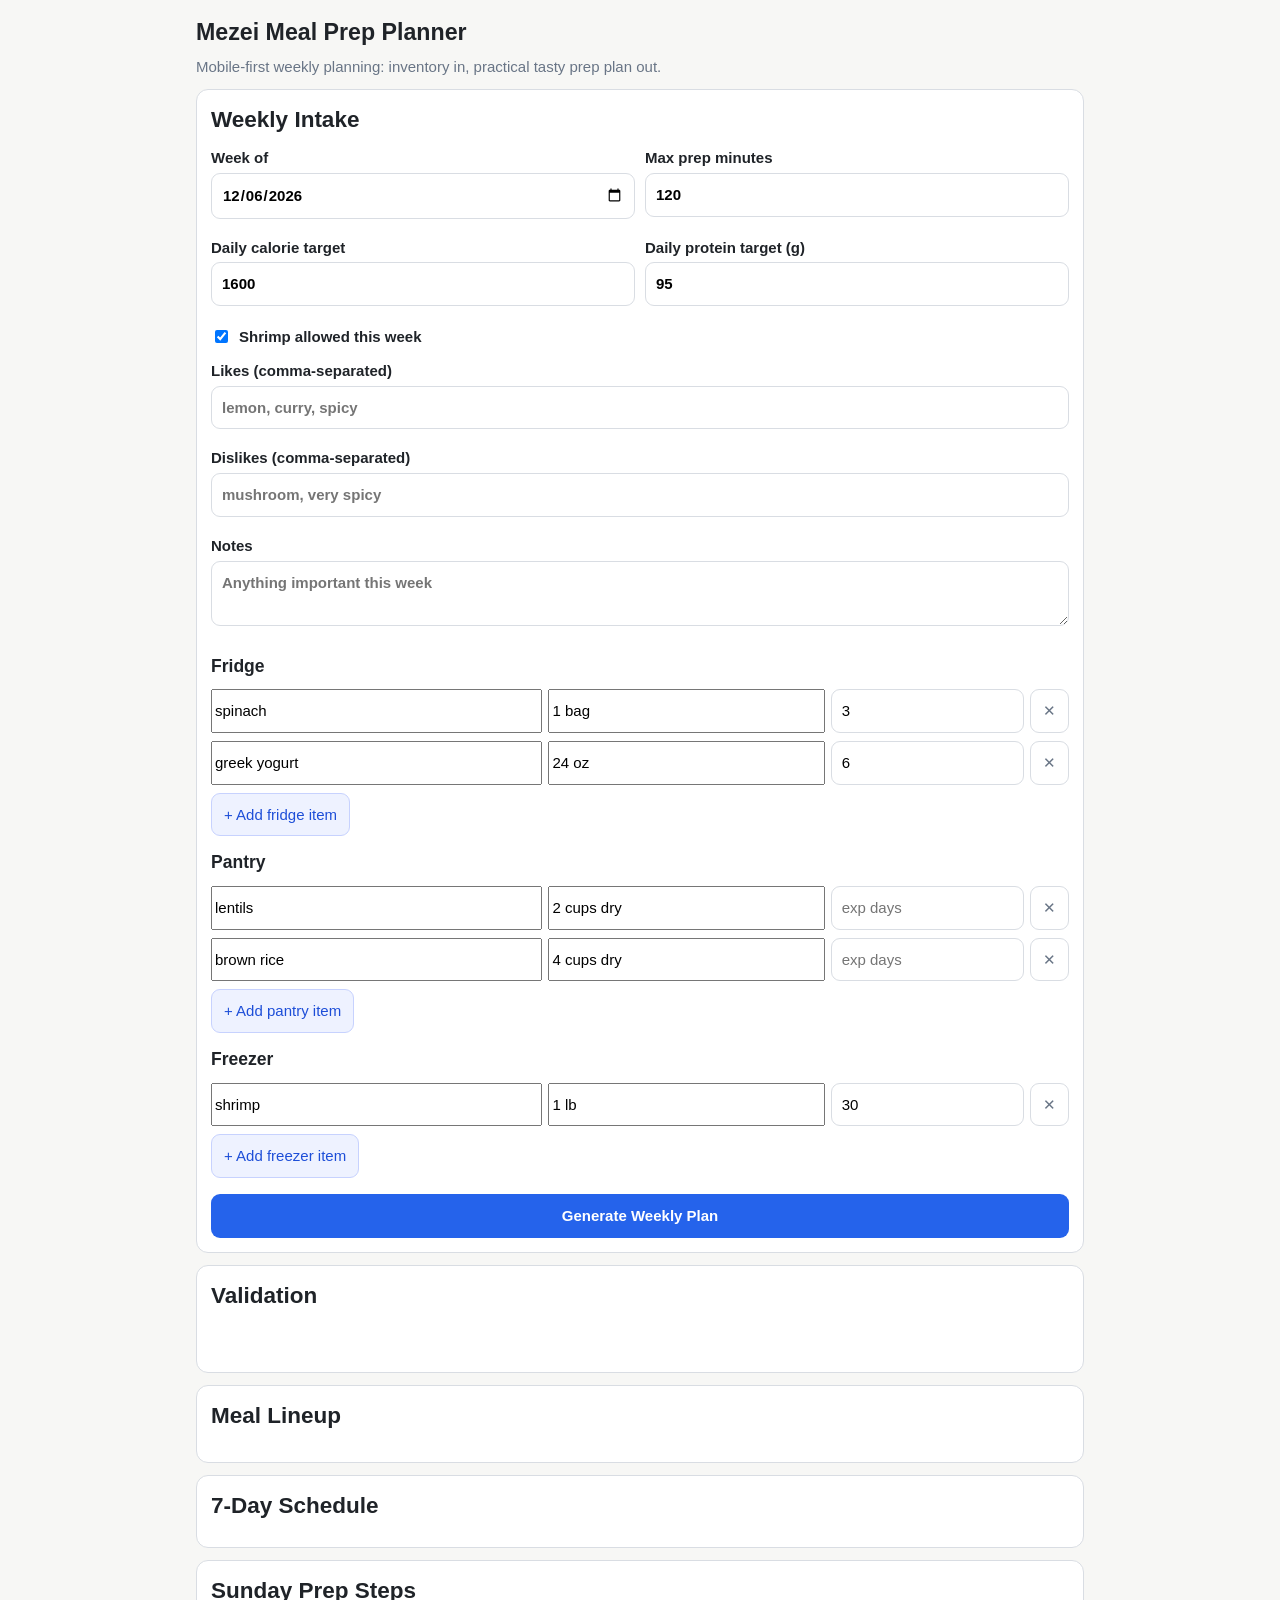
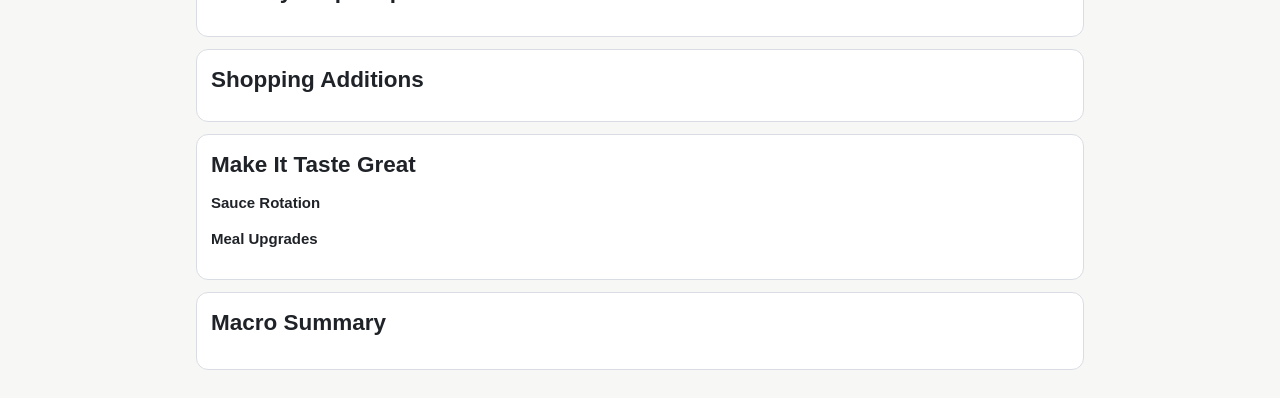
==== site/index.html @ c2e8d552 "Initial publishable meal prep planner" ====
<!doctype html>
<html lang="en">
<head>
  <meta charset="utf-8" />
  <meta name="viewport" content="width=device-width, initial-scale=1" />
  <title>Mezei Meal Prep Planner</title>
  <link rel="stylesheet" href="./style.css" />
</head>
<body>
  <main class="container">
    <header class="hero">
      <h1>Mezei Meal Prep Planner</h1>
      <p>Mobile-first weekly planning: inventory in, practical tasty prep plan out.</p>
    </header>

    <section class="card">
      <h2>Weekly Intake</h2>
      <form id="planner-form">
        <div class="grid two">
          <label>Week of
            <input type="date" name="week_of" required />
          </label>
          <label>Max prep minutes
            <input type="number" name="max_prep_minutes" min="30" step="5" />
          </label>
          <label>Daily calorie target
            <input type="number" name="daily_calorie_target" min="1000" step="25" />
          </label>
          <label>Daily protein target (g)
            <input type="number" name="daily_protein_target_g" min="60" step="1" />
          </label>
        </div>

        <label class="checkbox-row">
          <input type="checkbox" name="shrimp_ok" />
          Shrimp allowed this week
        </label>

        <div class="grid one">
          <label>Likes (comma-separated)
            <input type="text" name="likes" placeholder="lemon, curry, spicy" />
          </label>
          <label>Dislikes (comma-separated)
            <input type="text" name="dislikes" placeholder="mushroom, very spicy" />
          </label>
          <label>Notes
            <textarea name="notes" rows="2" placeholder="Anything important this week"></textarea>
          </label>
        </div>

        <div class="inventory-section">
          <h3>Fridge</h3>
          <div id="fridge-rows" class="rows"></div>
          <button type="button" class="secondary" data-add-row="fridge">+ Add fridge item</button>
        </div>

        <div class="inventory-section">
          <h3>Pantry</h3>
          <div id="pantry-rows" class="rows"></div>
          <button type="button" class="secondary" data-add-row="pantry">+ Add pantry item</button>
        </div>

        <div class="inventory-section">
          <h3>Freezer</h3>
          <div id="freezer-rows" class="rows"></div>
          <button type="button" class="secondary" data-add-row="freezer">+ Add freezer item</button>
        </div>

        <button type="submit" class="primary submit">Generate Weekly Plan</button>
      </form>
    </section>

    <section class="card hidden" id="result-validation">
      <h2>Validation</h2>
      <p class="status" id="validation-status"></p>
      <ul id="validation-errors"></ul>
      <ul class="warn-list" id="validation-warnings"></ul>
      <div class="downloads" id="downloads"></div>
    </section>

    <section class="card hidden" id="result-meals">
      <h2>Meal Lineup</h2>
      <ul id="meal-lineup"></ul>
    </section>

    <section class="card hidden" id="result-schedule">
      <h2>7-Day Schedule</h2>
      <div class="schedule" id="schedule"></div>
    </section>

    <section class="card hidden" id="result-prep">
      <h2>Sunday Prep Steps</h2>
      <ol id="prep-steps"></ol>
    </section>

    <section class="card hidden" id="result-shopping">
      <h2>Shopping Additions</h2>
      <div id="shopping-list"></div>
    </section>

    <section class="card hidden" id="result-flavor">
      <h2>Make It Taste Great</h2>
      <h4>Sauce Rotation</h4>
      <ul id="sauce-rotation"></ul>
      <h4>Meal Upgrades</h4>
      <ul id="meal-upgrades"></ul>
    </section>

    <section class="card hidden" id="result-macros">
      <h2>Macro Summary</h2>
      <ul id="macro-summary"></ul>
    </section>
  </main>

  <script src="./app.js"></script>
</body>
</html>
---- site/style.css ----
:root {
  color-scheme: light;
  --bg: #f7f7f5;
  --card: #ffffff;
  --text: #1f2328;
  --muted: #697586;
  --line: #d9dde3;
  --primary: #2563eb;
  --good: #0a7f39;
  --bad: #b91c1c;
}

* { box-sizing: border-box; }
body {
  margin: 0;
  background: var(--bg);
  color: var(--text);
  font: 15px/1.45 -apple-system, BlinkMacSystemFont, "Segoe UI", Roboto, sans-serif;
}

.container {
  max-width: 920px;
  margin: 0 auto;
  padding: 16px;
}

.hero {
  margin-bottom: 12px;
}
.hero h1 {
  margin: 0 0 6px;
  font-size: 1.45rem;
}
.hero p {
  margin: 0;
  color: var(--muted);
}

.card {
  background: var(--card);
  border: 1px solid var(--line);
  border-radius: 12px;
  padding: 14px;
  margin: 12px 0;
}

h2, h3, h4 {
  margin: 0 0 10px;
}

label {
  display: block;
  font-weight: 600;
  margin-bottom: 8px;
}
input, textarea, button {
  font: inherit;
}

input[type="text"],
input[type="date"],
input[type="number"],
textarea {
  width: 100%;
  border: 1px solid var(--line);
  border-radius: 9px;
  padding: 10px;
  margin-top: 4px;
  background: #fff;
}

.checkbox-row {
  display: flex;
  align-items: center;
  gap: 8px;
  margin: 12px 0;
}

.grid {
  display: grid;
  gap: 10px;
}
.grid.two {
  grid-template-columns: 1fr;
}

.inventory-section {
  margin-top: 14px;
}

.rows {
  display: grid;
  gap: 8px;
  margin-bottom: 8px;
}

.row {
  display: grid;
  grid-template-columns: 1.2fr 1fr 0.7fr auto;
  gap: 6px;
}

.row input { margin-top: 0; }

button {
  border: 1px solid transparent;
  border-radius: 9px;
  padding: 10px 12px;
  cursor: pointer;
}

button.primary {
  width: 100%;
  background: var(--primary);
  color: #fff;
  font-weight: 700;
}
button.secondary {
  background: #eef2ff;
  color: #1d4ed8;
  border-color: #c7d2fe;
}
button.ghost {
  background: #fff;
  border-color: var(--line);
  color: var(--muted);
}

.submit {
  margin-top: 16px;
}

.schedule {
  display: grid;
  grid-template-columns: 1fr;
  gap: 8px;
}
.schedule article {
  border: 1px solid var(--line);
  border-radius: 10px;
  padding: 8px 10px;
}
.schedule article p {
  margin: 4px 0;
}

.status {
  padding: 8px 10px;
  border-radius: 8px;
  font-weight: 700;
}
.status.good {
  color: var(--good);
  background: #e8f7ee;
}
.status.bad {
  color: var(--bad);
  background: #fdeaea;
}
.warn-list li { color: #7c5b03; }

.downloads {
  display: flex;
  flex-direction: column;
  gap: 6px;
  margin-top: 10px;
}

@media (min-width: 760px) {
  .grid.two {
    grid-template-columns: 1fr 1fr;
  }
  .schedule {
    grid-template-columns: repeat(2, 1fr);
  }
}
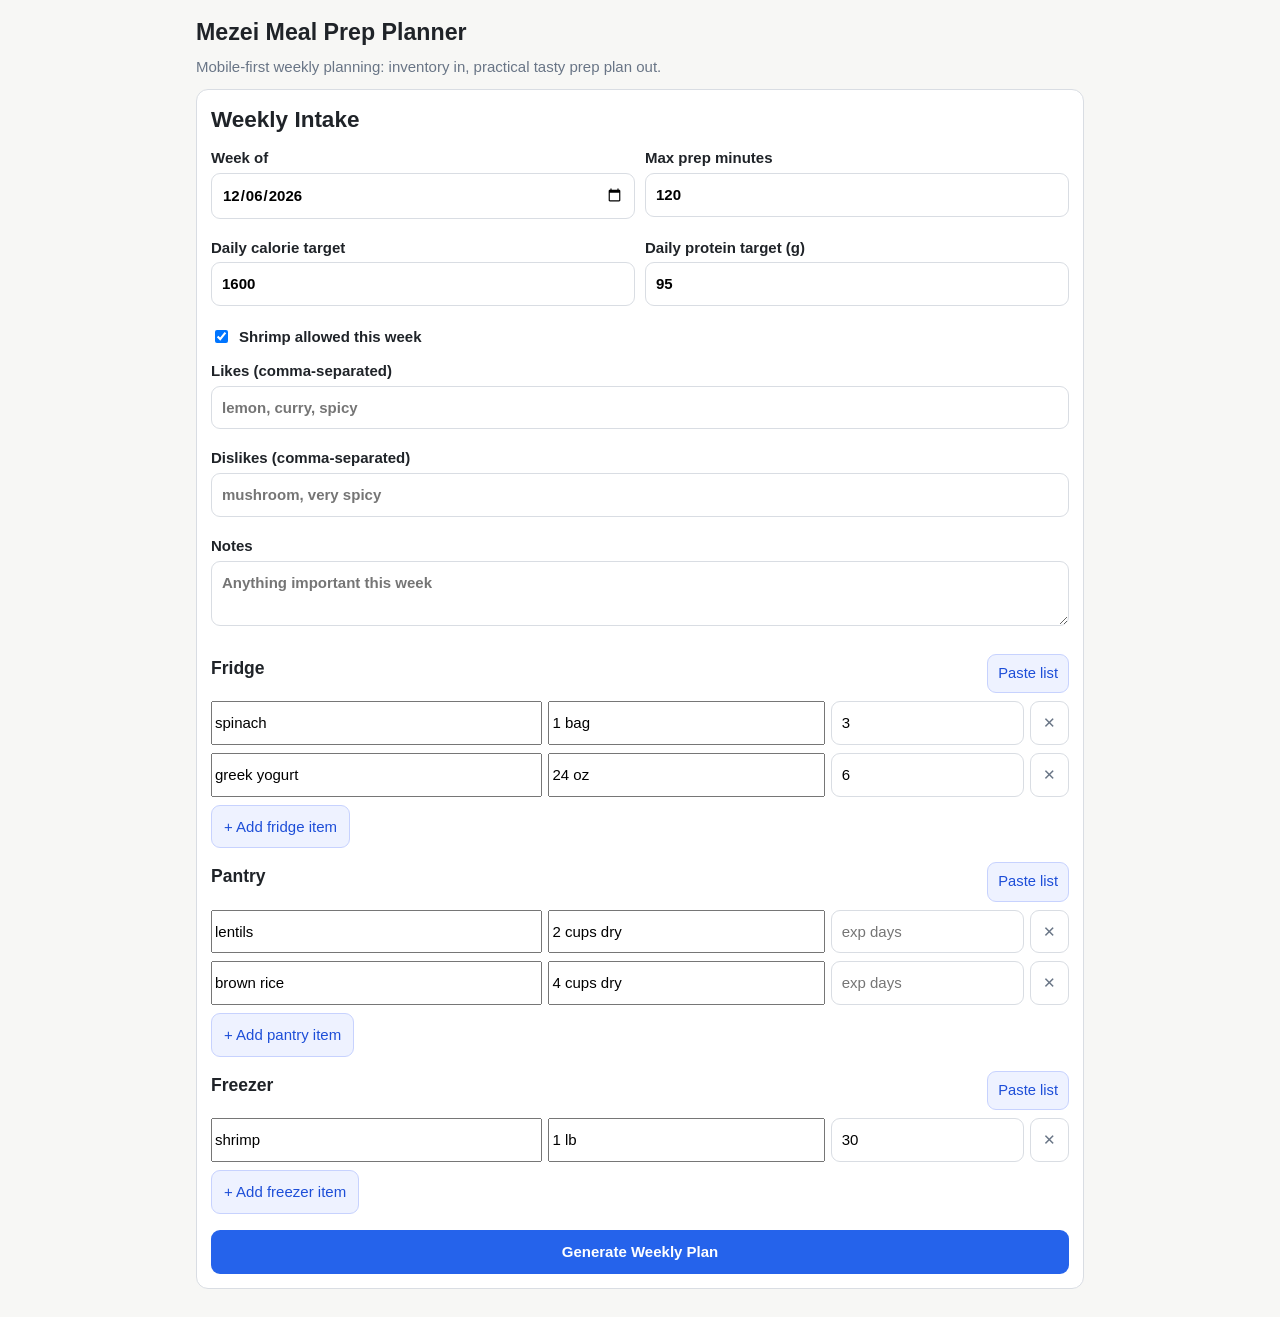
==== commit 26965a97: "Add bulk inventory paste import" ====
--- a/site/index.html
+++ b/site/index.html
@@ -49,19 +49,64 @@
         </div>
 
         <div class="inventory-section">
-          <h3>Fridge</h3>
+          <div class="inventory-header">
+            <h3>Fridge</h3>
+            <button type="button" class="secondary small" data-bulk-toggle="fridge">Paste list</button>
+          </div>
+          <div class="bulk-import hidden" id="fridge-bulk-wrap">
+            <label>Paste fridge list from chat/notes
+              <textarea id="fridge-bulk-input" rows="5" placeholder="eggs&#10;greek yogurt&#10;- spinach&#10;1. tortillas&#10;feta (half tub)"></textarea>
+            </label>
+            <div class="bulk-actions">
+              <label class="checkbox-row compact">
+                <input type="checkbox" id="fridge-bulk-replace" />
+                Replace current fridge items
+              </label>
+              <button type="button" class="secondary small" data-bulk-apply="fridge">Import fridge list</button>
+            </div>
+          </div>
           <div id="fridge-rows" class="rows"></div>
           <button type="button" class="secondary" data-add-row="fridge">+ Add fridge item</button>
         </div>
 
         <div class="inventory-section">
-          <h3>Pantry</h3>
+          <div class="inventory-header">
+            <h3>Pantry</h3>
+            <button type="button" class="secondary small" data-bulk-toggle="pantry">Paste list</button>
+          </div>
+          <div class="bulk-import hidden" id="pantry-bulk-wrap">
+            <label>Paste pantry list from chat/notes
+              <textarea id="pantry-bulk-input" rows="5" placeholder="brown rice&#10;canned chickpeas&#10;- oats&#10;olive oil"></textarea>
+            </label>
+            <div class="bulk-actions">
+              <label class="checkbox-row compact">
+                <input type="checkbox" id="pantry-bulk-replace" />
+                Replace current pantry items
+              </label>
+              <button type="button" class="secondary small" data-bulk-apply="pantry">Import pantry list</button>
+            </div>
+          </div>
           <div id="pantry-rows" class="rows"></div>
           <button type="button" class="secondary" data-add-row="pantry">+ Add pantry item</button>
         </div>
 
         <div class="inventory-section">
-          <h3>Freezer</h3>
+          <div class="inventory-header">
+            <h3>Freezer</h3>
+            <button type="button" class="secondary small" data-bulk-toggle="freezer">Paste list</button>
+          </div>
+          <div class="bulk-import hidden" id="freezer-bulk-wrap">
+            <label>Paste freezer list from chat/notes
+              <textarea id="freezer-bulk-input" rows="5" placeholder="frozen berries&#10;shrimp&#10;broccoli florets"></textarea>
+            </label>
+            <div class="bulk-actions">
+              <label class="checkbox-row compact">
+                <input type="checkbox" id="freezer-bulk-replace" />
+                Replace current freezer items
+              </label>
+              <button type="button" class="secondary small" data-bulk-apply="freezer">Import freezer list</button>
+            </div>
+          </div>
           <div id="freezer-rows" class="rows"></div>
           <button type="button" class="secondary" data-add-row="freezer">+ Add freezer item</button>
         </div>
--- a/site/style.css
+++ b/site/style.css
@@ -88,6 +88,37 @@
   margin-top: 14px;
 }
 
+.inventory-header {
+  display: flex;
+  align-items: center;
+  justify-content: space-between;
+  gap: 10px;
+  margin-bottom: 8px;
+}
+
+.bulk-import {
+  border: 1px dashed var(--line);
+  border-radius: 10px;
+  background: #fafbff;
+  padding: 10px;
+  margin-bottom: 10px;
+}
+
+.bulk-actions {
+  display: flex;
+  flex-direction: column;
+  gap: 8px;
+}
+
+.checkbox-row.compact {
+  margin: 0;
+  font-weight: 500;
+}
+
+.hidden {
+  display: none !important;
+}
+
 .rows {
   display: grid;
   gap: 8px;
@@ -119,6 +150,11 @@
   background: #eef2ff;
   color: #1d4ed8;
   border-color: #c7d2fe;
+}
+button.small {
+  width: auto;
+  padding: 8px 10px;
+  font-size: 0.92rem;
 }
 button.ghost {
   background: #fff;
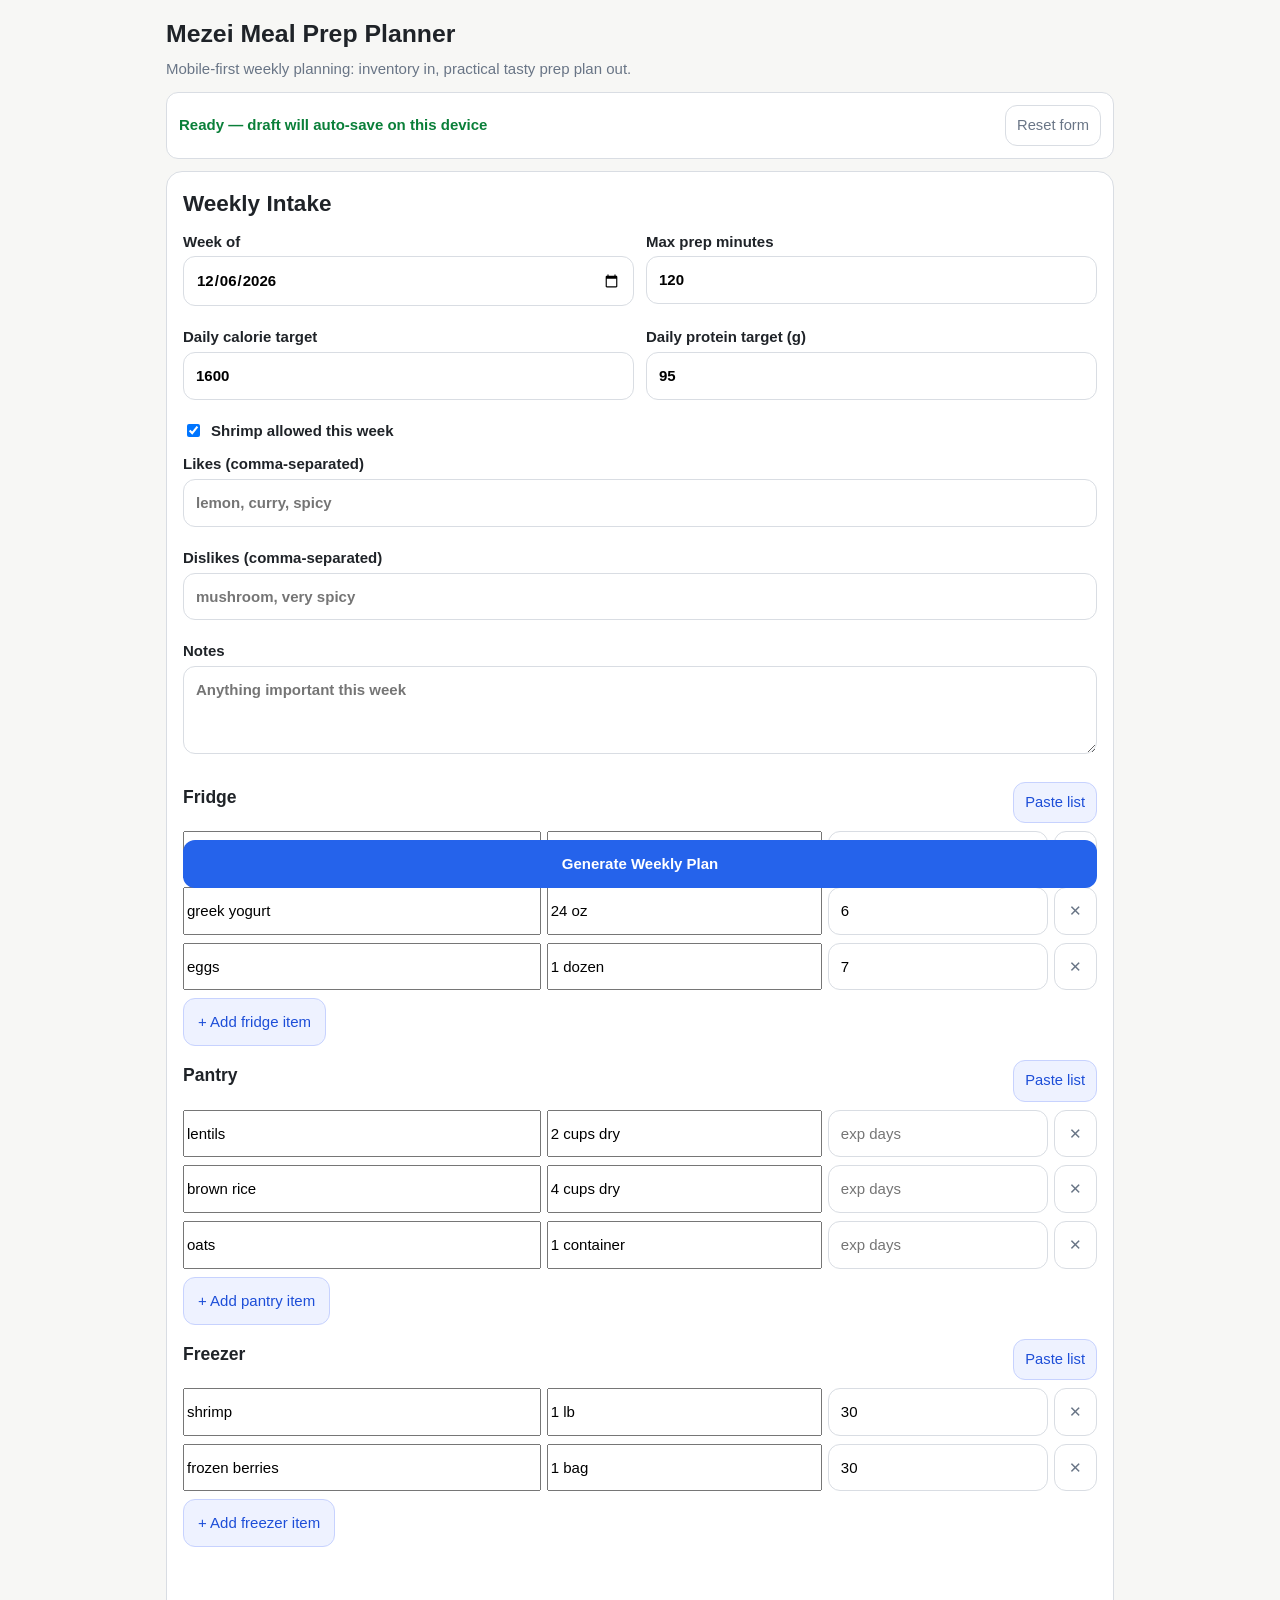
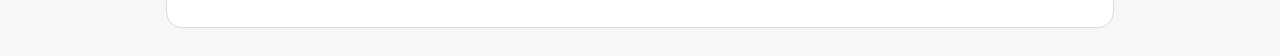
==== commit 94336f89: "Add autosave and calendar export to meal planner" ====
--- a/site/index.html
+++ b/site/index.html
@@ -11,6 +11,12 @@
     <header class="hero">
       <h1>Mezei Meal Prep Planner</h1>
       <p>Mobile-first weekly planning: inventory in, practical tasty prep plan out.</p>
+      <div class="save-bar">
+        <span class="save-status" id="save-status">Draft not saved yet</span>
+        <div class="save-actions">
+          <button type="button" class="ghost small" id="restore-defaults">Reset form</button>
+        </div>
+      </div>
     </header>
 
     <section class="card">
@@ -121,15 +127,26 @@
       <ul id="validation-errors"></ul>
       <ul class="warn-list" id="validation-warnings"></ul>
       <div class="downloads" id="downloads"></div>
+      <p class="section-subtitle hidden" id="calendar-note">Download the calendar file and open it on iPhone/Mac to add the week into Apple Calendar.</p>
     </section>
 
     <section class="card hidden" id="result-meals">
-      <h2>Meal Lineup</h2>
-      <ul id="meal-lineup"></ul>
+      <div class="section-head">
+        <div>
+          <h2>Meal Lineup</h2>
+          <p class="section-subtitle">Each recipe shows what’s in it and how it fits the week.</p>
+        </div>
+      </div>
+      <div id="meal-lineup" class="meal-lineup"></div>
     </section>
 
     <section class="card hidden" id="result-schedule">
-      <h2>7-Day Schedule</h2>
+      <div class="section-head">
+        <div>
+          <h2>7-Day Schedule</h2>
+          <p class="section-subtitle">Every day includes breakfast, lunch, and dinner.</p>
+        </div>
+      </div>
       <div class="schedule" id="schedule"></div>
     </section>
 
--- a/site/style.css
+++ b/site/style.css
@@ -8,6 +8,7 @@
   --primary: #2563eb;
   --good: #0a7f39;
   --bad: #b91c1c;
+  --warn: #8a6200;
 }
 
 * { box-sizing: border-box; }
@@ -18,8 +19,10 @@
   font: 15px/1.45 -apple-system, BlinkMacSystemFont, "Segoe UI", Roboto, sans-serif;
 }
 
+a { color: var(--primary); }
+
 .container {
-  max-width: 920px;
+  max-width: 980px;
   margin: 0 auto;
   padding: 16px;
 }
@@ -29,23 +32,62 @@
 }
 .hero h1 {
   margin: 0 0 6px;
-  font-size: 1.45rem;
+  font-size: 1.55rem;
 }
 .hero p {
   margin: 0;
   color: var(--muted);
 }
 
+.save-bar {
+  display: flex;
+  flex-direction: column;
+  gap: 10px;
+  margin-top: 12px;
+  padding: 12px;
+  background: #fff;
+  border: 1px solid var(--line);
+  border-radius: 12px;
+}
+
+.save-status {
+  font-weight: 700;
+}
+.save-status[data-tone="good"] { color: var(--good); }
+.save-status[data-tone="bad"] { color: var(--bad); }
+.save-status[data-tone="warn"] { color: var(--warn); }
+.save-status[data-tone="muted"] { color: var(--muted); }
+
+.save-actions {
+  display: flex;
+  gap: 8px;
+  flex-wrap: wrap;
+}
+
 .card {
   background: var(--card);
   border: 1px solid var(--line);
-  border-radius: 12px;
-  padding: 14px;
+  border-radius: 16px;
+  padding: 16px;
   margin: 12px 0;
+  box-shadow: 0 1px 1px rgba(15, 23, 42, 0.02);
 }
 
 h2, h3, h4 {
   margin: 0 0 10px;
+}
+
+.section-head {
+  display: flex;
+  justify-content: space-between;
+  align-items: flex-start;
+  gap: 10px;
+  margin-bottom: 10px;
+}
+
+.section-subtitle {
+  margin: 2px 0 0;
+  color: var(--muted);
 }
 
 label {
@@ -63,12 +105,17 @@
 textarea {
   width: 100%;
   border: 1px solid var(--line);
-  border-radius: 9px;
-  padding: 10px;
+  border-radius: 12px;
+  padding: 12px;
   margin-top: 4px;
   background: #fff;
 }
 
+textarea {
+  min-height: 88px;
+  resize: vertical;
+}
+
 .checkbox-row {
   display: flex;
   align-items: center;
@@ -78,7 +125,7 @@
 
 .grid {
   display: grid;
-  gap: 10px;
+  gap: 12px;
 }
 .grid.two {
   grid-template-columns: 1fr;
@@ -98,9 +145,9 @@
 
 .bulk-import {
   border: 1px dashed var(--line);
-  border-radius: 10px;
+  border-radius: 12px;
   background: #fafbff;
-  padding: 10px;
+  padding: 12px;
   margin-bottom: 10px;
 }
 
@@ -127,7 +174,7 @@
 
 .row {
   display: grid;
-  grid-template-columns: 1.2fr 1fr 0.7fr auto;
+  grid-template-columns: minmax(0, 1.3fr) minmax(0, 1fr) minmax(0, 0.8fr) auto;
   gap: 6px;
 }
 
@@ -135,8 +182,8 @@
 
 button {
   border: 1px solid transparent;
-  border-radius: 9px;
-  padding: 10px 12px;
+  border-radius: 12px;
+  padding: 12px 14px;
   cursor: pointer;
 }
 
@@ -153,7 +200,7 @@
 }
 button.small {
   width: auto;
-  padding: 8px 10px;
+  padding: 9px 11px;
   font-size: 0.92rem;
 }
 button.ghost {
@@ -164,25 +211,90 @@
 
 .submit {
   margin-top: 16px;
+  position: sticky;
+  bottom: 12px;
+}
+
+.meal-lineup {
+  display: grid;
+  gap: 12px;
+}
+
+.meal-card {
+  border: 1px solid var(--line);
+  border-radius: 14px;
+  padding: 14px;
+  background: #fcfcfd;
+}
+
+.meal-card-head h3 {
+  margin-bottom: 8px;
+}
+
+.meal-card-body p,
+.meal-card-body ul {
+  margin: 8px 0;
+}
+
+.pill-row {
+  display: flex;
+  gap: 8px;
+  flex-wrap: wrap;
+  margin: 0;
+}
+
+.pill {
+  display: inline-flex;
+  align-items: center;
+  padding: 5px 9px;
+  border-radius: 999px;
+  background: #dbeafe;
+  color: #1d4ed8;
+  font-size: 0.84rem;
+  font-weight: 700;
+}
+
+.pill.muted {
+  background: #eef2f7;
+  color: #465467;
 }
 
 .schedule {
   display: grid;
   grid-template-columns: 1fr;
-  gap: 8px;
-}
-.schedule article {
-  border: 1px solid var(--line);
+  gap: 10px;
+}
+
+.schedule-card {
+  border: 1px solid var(--line);
+  border-radius: 14px;
+  padding: 12px;
+  background: #fff;
+}
+
+.schedule-slot {
+  display: flex;
+  flex-direction: column;
+  gap: 2px;
+  padding: 9px 0;
+  border-top: 1px solid #eef2f7;
+}
+
+.schedule-slot:first-of-type {
+  border-top: 0;
+}
+
+.slot-label {
+  font-size: 0.78rem;
+  text-transform: uppercase;
+  letter-spacing: 0.04em;
+  color: var(--muted);
+  font-weight: 700;
+}
+
+.status {
+  padding: 10px 12px;
   border-radius: 10px;
-  padding: 8px 10px;
-}
-.schedule article p {
-  margin: 4px 0;
-}
-
-.status {
-  padding: 8px 10px;
-  border-radius: 8px;
   font-weight: 700;
 }
 .status.good {
@@ -198,15 +310,56 @@
 .downloads {
   display: flex;
   flex-direction: column;
-  gap: 6px;
-  margin-top: 10px;
+  gap: 8px;
+  margin-top: 12px;
+}
+
+#shopping-list h4 {
+  margin-top: 12px;
+}
+
+@media (max-width: 639px) {
+  .container {
+    padding: 12px;
+  }
+
+  .card {
+    border-radius: 14px;
+    padding: 14px;
+  }
+
+  .row {
+    grid-template-columns: 1fr;
+  }
+
+  .inventory-header {
+    flex-direction: column;
+    align-items: stretch;
+  }
+
+  button.small,
+  button.secondary,
+  button.ghost {
+    width: 100%;
+  }
 }
 
 @media (min-width: 760px) {
   .grid.two {
     grid-template-columns: 1fr 1fr;
   }
+
   .schedule {
     grid-template-columns: repeat(2, 1fr);
   }
-}
+
+  .meal-lineup {
+    grid-template-columns: repeat(2, 1fr);
+  }
+
+  .save-bar {
+    flex-direction: row;
+    align-items: center;
+    justify-content: space-between;
+  }
+}
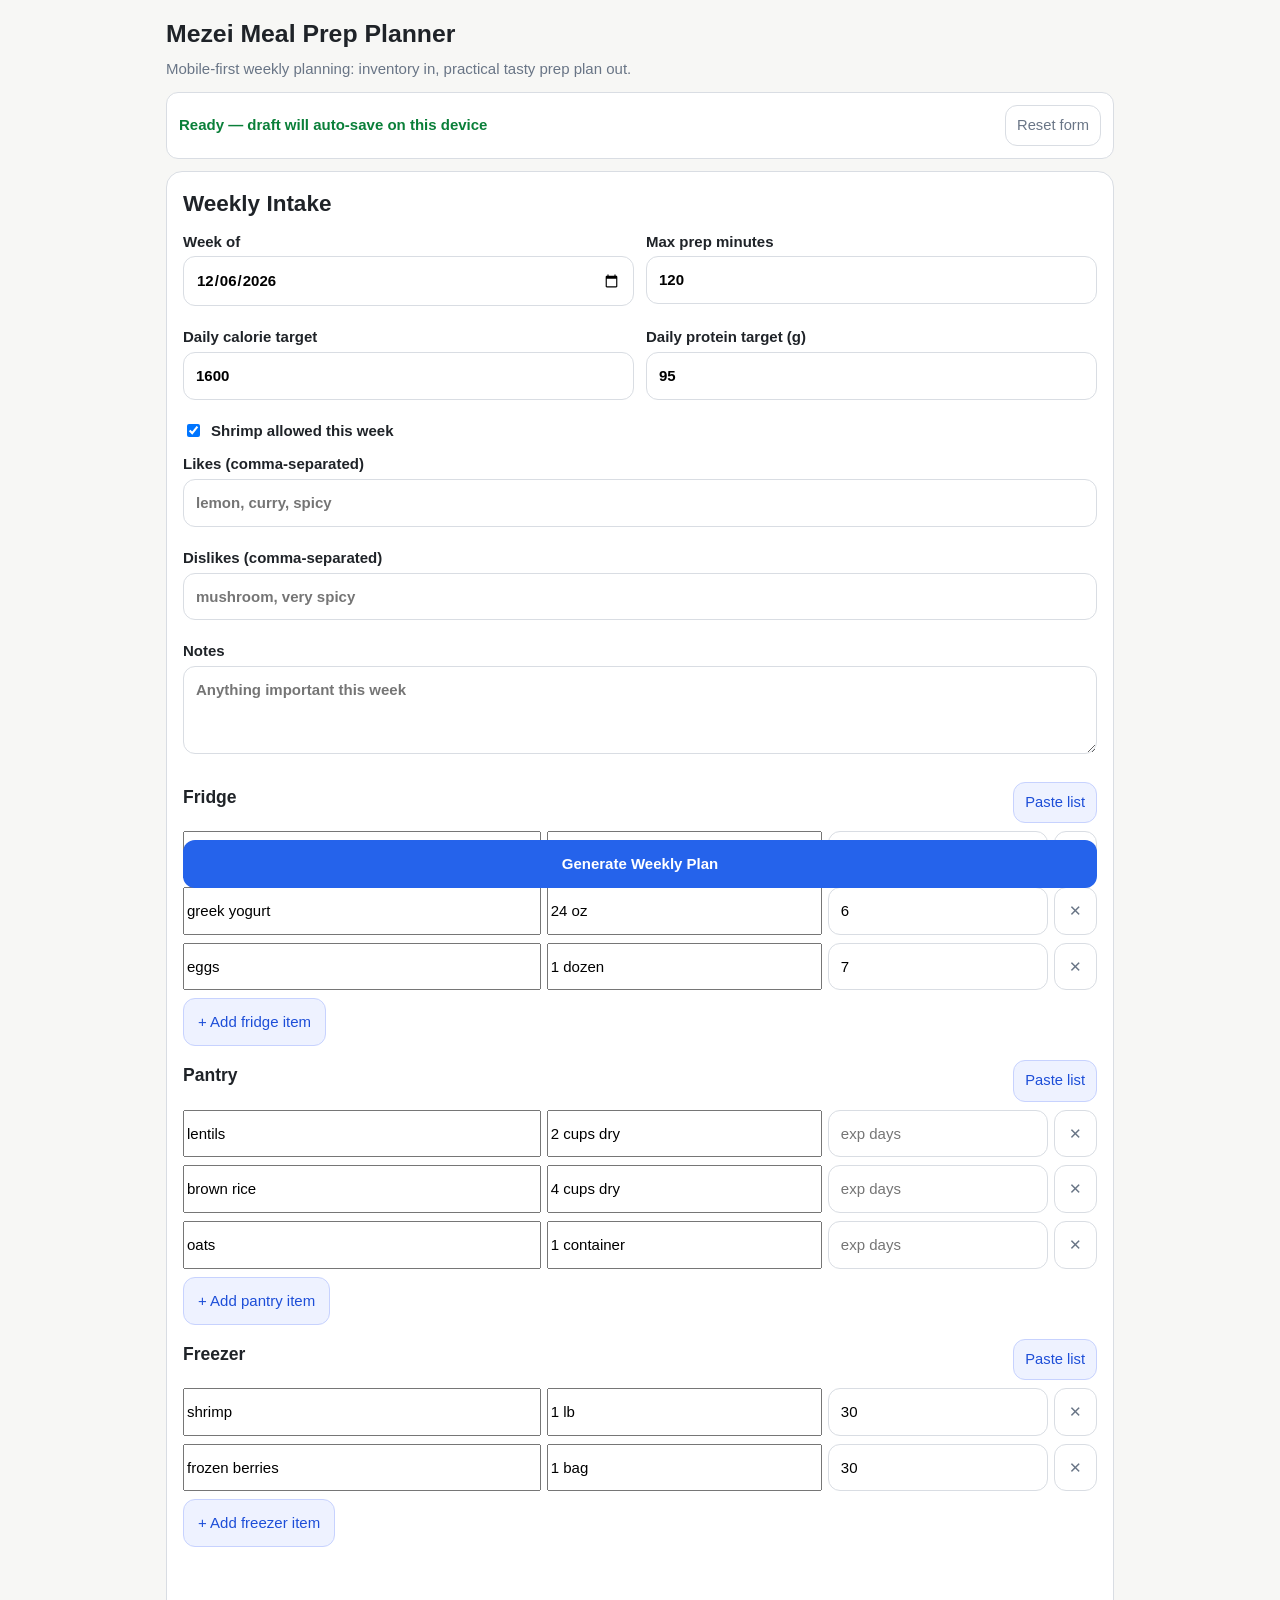
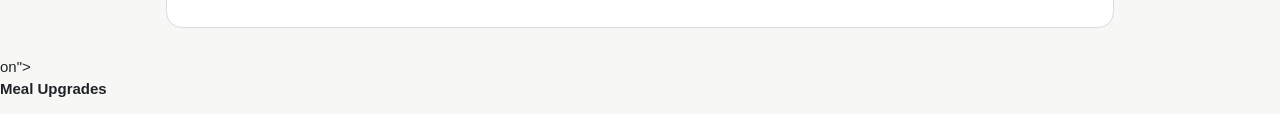
==== commit 5f261281: "Polish meal planner weekly overview" ====
--- a/site/index.html
+++ b/site/index.html
@@ -122,12 +122,21 @@
     </section>
 
     <section class="card hidden" id="result-validation">
-      <h2>Validation</h2>
+      <div class="section-head">
+        <div>
+          <h2>Plan Status</h2>
+          <p class="section-subtitle">Quick read on whether the week is ready and how close it is to the nutrition target.</p>
+        </div>
+      </div>
       <p class="status" id="validation-status"></p>
+      <div class="summary-chips" id="summary-chips"></div>
       <ul id="validation-errors"></ul>
       <ul class="warn-list" id="validation-warnings"></ul>
-      <div class="downloads" id="downloads"></div>
-      <p class="section-subtitle hidden" id="calendar-note">Download the calendar file and open it on iPhone/Mac to add the week into Apple Calendar.</p>
+      <div class="downloads-wrap">
+        <h3>Exports</h3>
+        <div class="downloads" id="downloads"></div>
+        <p class="section-subtitle hidden" id="calendar-note">Download the calendar file and open it on iPhone/Mac to add the week into Apple Calendar.</p>
+      </div>
     </section>
 
     <section class="card hidden" id="result-meals">
@@ -147,6 +156,7 @@
           <p class="section-subtitle">Every day includes breakfast, lunch, and dinner.</p>
         </div>
       </div>
+      <div class="week-overview" id="week-overview"></div>
       <div class="schedule" id="schedule"></div>
     </section>
 
@@ -177,3 +187,17 @@
   <script src="./app.js"></script>
 </body>
 </html>
+on"></ul>
+      <h4>Meal Upgrades</h4>
+      <ul id="meal-upgrades"></ul>
+    </section>
+
+    <section class="card hidden" id="result-macros">
+      <h2>Macro Summary</h2>
+      <ul id="macro-summary"></ul>
+    </section>
+  </main>
+
+  <script src="./app.js"></script>
+</body>
+</html>
--- a/site/style.css
+++ b/site/style.css
@@ -259,6 +259,62 @@
   color: #465467;
 }
 
+.week-overview {
+  display: grid;
+  grid-template-columns: repeat(2, minmax(0, 1fr));
+  gap: 10px;
+  margin-bottom: 12px;
+}
+
+.overview-card {
+  border: 1px solid var(--line);
+  border-radius: 14px;
+  padding: 12px;
+  background: linear-gradient(180deg, #ffffff 0%, #f8fbff 100%);
+}
+
+.overview-label {
+  display: block;
+  font-size: 0.78rem;
+  text-transform: uppercase;
+  letter-spacing: 0.04em;
+  color: var(--muted);
+  font-weight: 700;
+  margin-bottom: 6px;
+}
+
+.overview-value {
+  display: block;
+  font-size: 1.2rem;
+  font-weight: 800;
+}
+
+.summary-chips {
+  display: flex;
+  flex-wrap: wrap;
+  gap: 8px;
+  margin: 10px 0 12px;
+}
+
+.summary-chip {
+  display: inline-flex;
+  align-items: center;
+  gap: 6px;
+  padding: 8px 10px;
+  border-radius: 999px;
+  background: #f3f6fb;
+  border: 1px solid #e3e8ef;
+  color: #334155;
+  font-size: 0.9rem;
+  font-weight: 700;
+}
+
+.downloads-wrap {
+  margin-top: 14px;
+  padding-top: 12px;
+  border-top: 1px solid #eef2f7;
+}
+
 .schedule {
   display: grid;
   grid-template-columns: 1fr;
@@ -267,16 +323,17 @@
 
 .schedule-card {
   border: 1px solid var(--line);
-  border-radius: 14px;
-  padding: 12px;
-  background: #fff;
+  border-radius: 16px;
+  padding: 14px;
+  background: linear-gradient(180deg, #ffffff 0%, #fcfcfe 100%);
+  box-shadow: 0 4px 14px rgba(15, 23, 42, 0.04);
 }
 
 .schedule-slot {
   display: flex;
   flex-direction: column;
-  gap: 2px;
-  padding: 9px 0;
+  gap: 4px;
+  padding: 10px 0;
   border-top: 1px solid #eef2f7;
 }
 
@@ -337,6 +394,14 @@
     align-items: stretch;
   }
 
+  .week-overview {
+    grid-template-columns: 1fr;
+  }
+
+  .schedule-card h3 {
+    font-size: 1.05rem;
+  }
+
   button.small,
   button.secondary,
   button.ghost {
@@ -363,3 +428,13 @@
     justify-content: space-between;
   }
 }
+
+@media (min-width: 980px) {
+  .schedule {
+    grid-template-columns: repeat(3, 1fr);
+  }
+
+  .week-overview {
+    grid-template-columns: repeat(4, minmax(0, 1fr));
+  }
+}
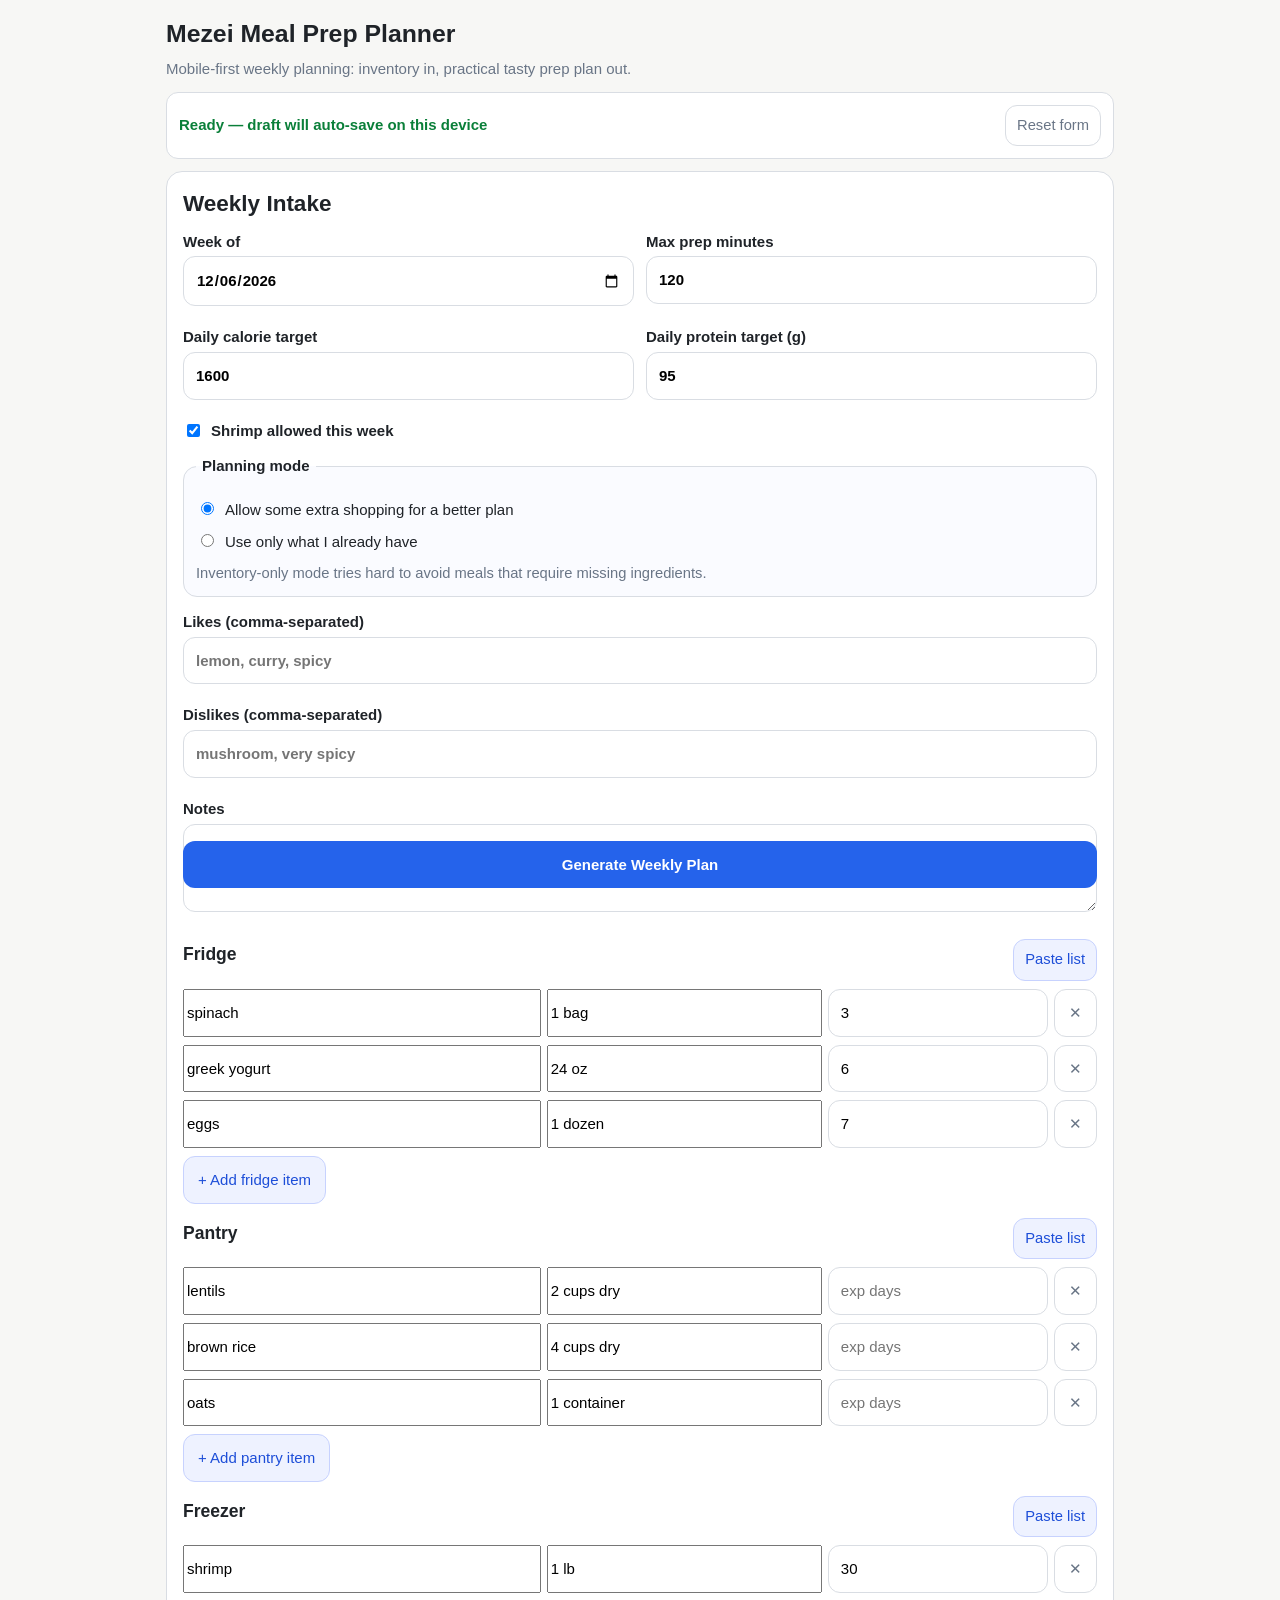
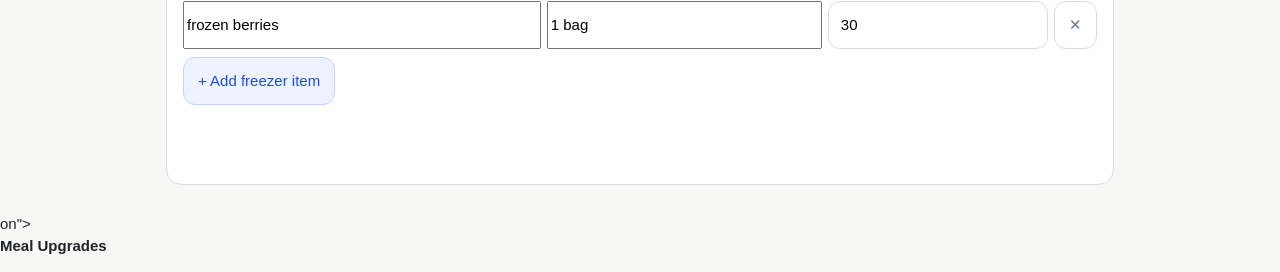
==== commit b09f20db: "Add pantry-only vs shopping planning mode" ====
--- a/site/index.html
+++ b/site/index.html
@@ -42,6 +42,19 @@
           Shrimp allowed this week
         </label>
 
+        <fieldset class="mode-picker">
+          <legend>Planning mode</legend>
+          <label class="radio-row">
+            <input type="radio" name="shopping_mode" value="extras_ok" checked />
+            Allow some extra shopping for a better plan
+          </label>
+          <label class="radio-row">
+            <input type="radio" name="shopping_mode" value="inventory_only" />
+            Use only what I already have
+          </label>
+          <p class="field-help">Inventory-only mode tries hard to avoid meals that require missing ingredients.</p>
+        </fieldset>
+
         <div class="grid one">
           <label>Likes (comma-separated)
             <input type="text" name="likes" placeholder="lemon, curry, spicy" />
--- a/site/style.css
+++ b/site/style.css
@@ -123,6 +123,33 @@
   margin: 12px 0;
 }
 
+.radio-row {
+  display: flex;
+  align-items: flex-start;
+  gap: 8px;
+  margin: 10px 0;
+  font-weight: 500;
+}
+
+.mode-picker {
+  margin: 14px 0;
+  padding: 12px;
+  border: 1px solid var(--line);
+  border-radius: 14px;
+  background: #fafbff;
+}
+
+.mode-picker legend {
+  padding: 0 6px;
+  font-weight: 700;
+}
+
+.field-help {
+  margin: 8px 0 0;
+  color: var(--muted);
+  font-size: 0.92rem;
+}
+
 .grid {
   display: grid;
   gap: 12px;
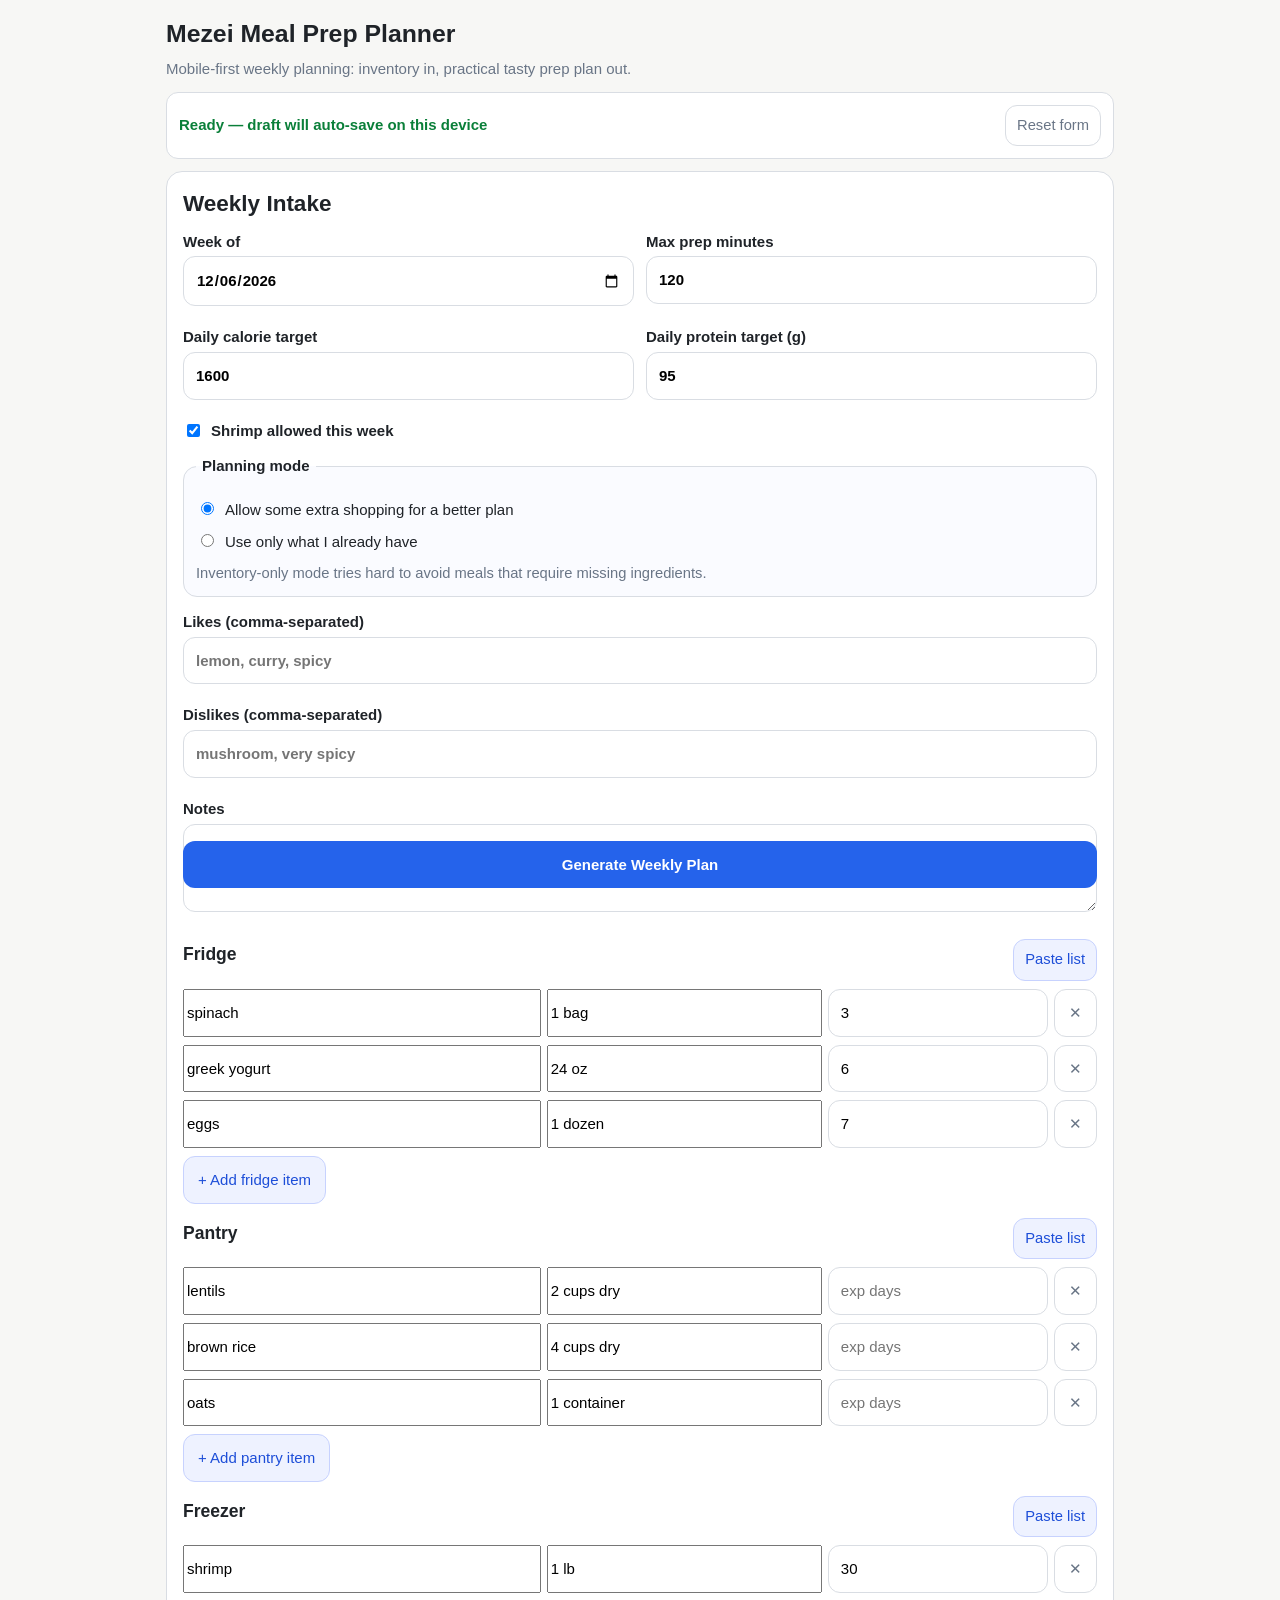
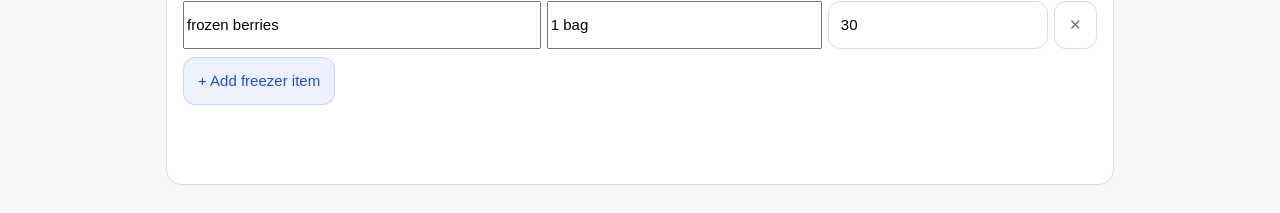
==== commit 8d0e4a2c: "Fix duplicated meal planner HTML tail" ====
--- a/site/index.html
+++ b/site/index.html
@@ -200,17 +200,3 @@
   <script src="./app.js"></script>
 </body>
 </html>
-on"></ul>
-      <h4>Meal Upgrades</h4>
-      <ul id="meal-upgrades"></ul>
-    </section>
-
-    <section class="card hidden" id="result-macros">
-      <h2>Macro Summary</h2>
-      <ul id="macro-summary"></ul>
-    </section>
-  </main>
-
-  <script src="./app.js"></script>
-</body>
-</html>
